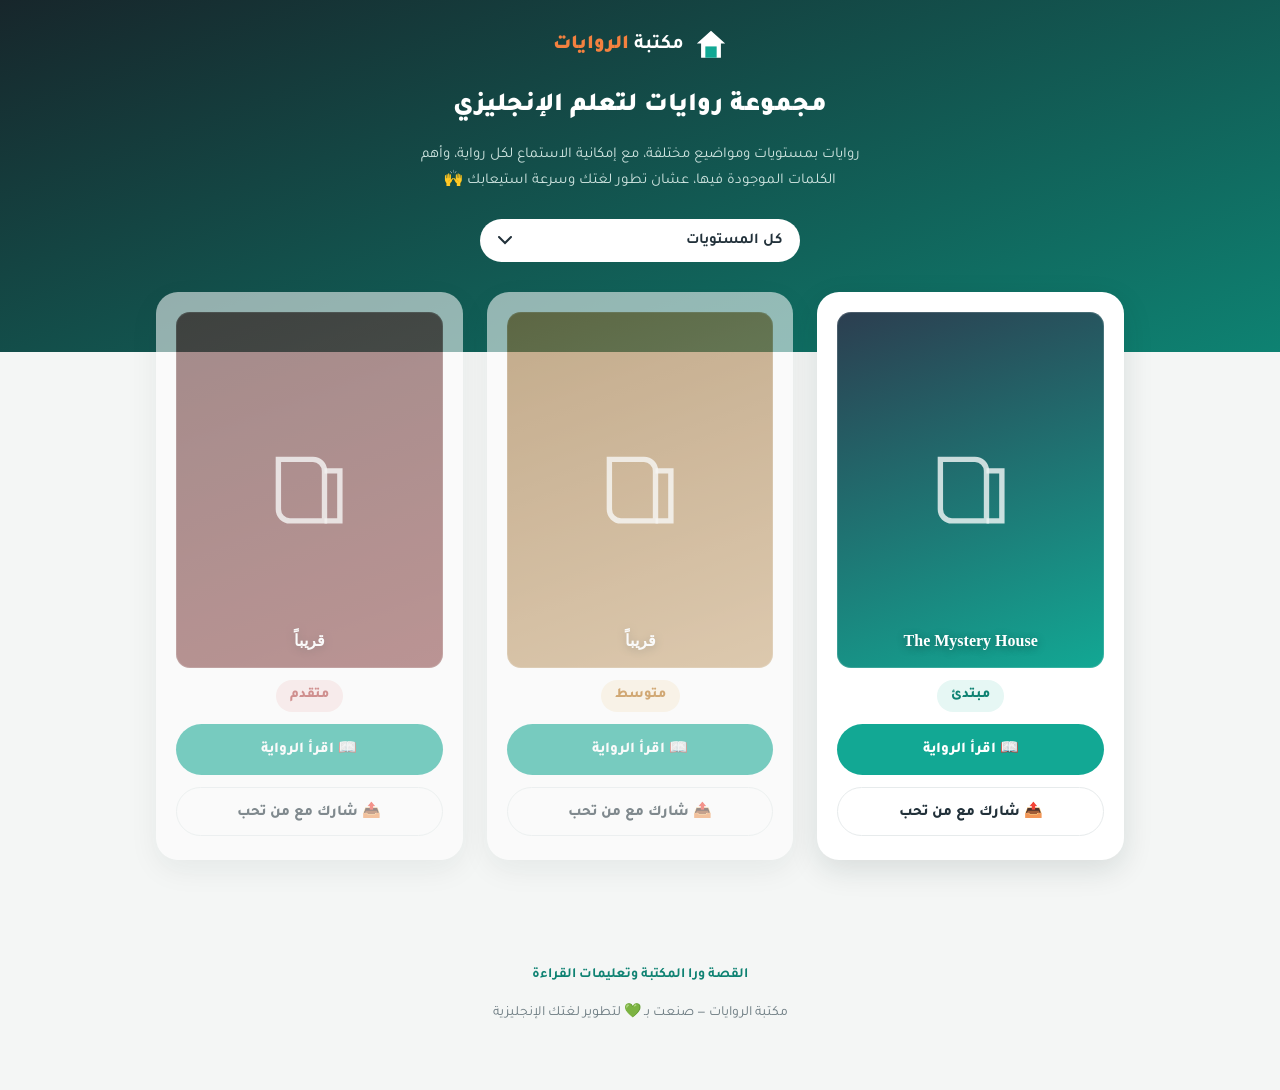
==== index.html @ cdded7ce "Add English-learning reading library site Homepage with level filter and book cards, an about page e" ====
<!DOCTYPE html>
<html lang="ar" dir="rtl">
<head>
<meta charset="UTF-8">
<meta name="viewport" content="width=device-width, initial-scale=1.0">
<title>مكتبة الروايات | تعلم الإنجليزي بالقراءة</title>
<meta name="description" content="مجموعة روايات بمستويات مختلفة تساعدك تطور لغتك الإنجليزية عن طريق القراءة، مع أهم الكلمات لكل رواية.">
<link rel="preconnect" href="https://fonts.googleapis.com">
<link href="https://fonts.googleapis.com/css2?family=Tajawal:wght@400;500;700;900&display=swap" rel="stylesheet">
<link rel="stylesheet" href="css/style.css">
</head>
<body>

<header class="hero">
  <div class="hero-inner">
    <div class="brand">
      <svg viewBox="0 0 48 48" fill="none" xmlns="http://www.w3.org/2000/svg">
        <path d="M24 4L44 22H38V42H10V22H4L24 4Z" fill="#fff"/>
        <rect x="16" y="26" width="16" height="16" fill="#12a894"/>
      </svg>
      <span class="brand-name">مكتبة <strong>الروايات</strong></span>
    </div>
    <h1>مجموعة روايات لتعلم الإنجليزي</h1>
    <p class="subtitle">روايات بمستويات ومواضيع مختلفة، مع إمكانية الاستماع لكل رواية، وأهم الكلمات الموجودة فيها، عشان تطور لغتك وسرعة استيعابك 🙌</p>
    <div class="level-filter">
      <select id="levelSelect" aria-label="اختر مستوى">
        <option value="all">كل المستويات</option>
        <option value="beginner">مبتدئ</option>
        <option value="intermediate">متوسط</option>
        <option value="advanced">متقدم</option>
      </select>
    </div>
  </div>
</header>

<main class="library">
  <div class="book-grid" id="bookGrid"></div>
</main>

<footer class="site-footer">
  <p><a href="about.html">القصة ورا المكتبة وتعليمات القراءة</a></p>
  <p>مكتبة الروايات &mdash; صنعت بـ 💚 لتطوير لغتك الإنجليزية</p>
</footer>

<script src="js/main.js"></script>
</body>
</html>
---- css/style.css ----
:root {
  --teal: #12a894;
  --teal-dark: #0e8272;
  --teal-light: #e6f7f4;
  --orange: #f4813f;
  --navy-dark: #17262b;
  --navy-darker: #101c20;
  --text-dark: #22313a;
  --text-muted: #6b7a80;
  --card-bg: #ffffff;
  --border: #e7ebec;
  --radius-lg: 22px;
  --radius-md: 14px;
  --shadow: 0 10px 30px rgba(16, 40, 45, 0.12);
}

* {
  box-sizing: border-box;
}

html, body {
  margin: 0;
  padding: 0;
}

body {
  font-family: 'Tajawal', -apple-system, BlinkMacSystemFont, sans-serif;
  background: #f4f6f5;
  color: var(--text-dark);
  line-height: 1.7;
}

a {
  text-decoration: none;
  color: inherit;
}

img {
  max-width: 100%;
  display: block;
}

/* ---------- Header / Hero ---------- */
.hero {
  background: linear-gradient(160deg, var(--navy-dark) 0%, var(--teal-dark) 100%);
  padding: 28px 20px 90px;
  color: #fff;
  text-align: center;
}

.hero-inner {
  max-width: 640px;
  margin: 0 auto;
}

.brand {
  display: flex;
  align-items: center;
  justify-content: center;
  gap: 10px;
  margin-bottom: 22px;
}

.brand svg {
  width: 34px;
  height: 34px;
}

.brand-name {
  font-size: 20px;
  font-weight: 700;
}

.brand-name strong {
  color: var(--orange);
  font-weight: 900;
}

.hero h1 {
  font-size: 26px;
  font-weight: 900;
  margin: 0 0 14px;
}

.hero .subtitle {
  font-size: 15px;
  color: #cfe4e0;
  margin: 0 0 26px;
  max-width: 480px;
  margin-inline: auto;
}

.level-filter select {
  width: 100%;
  max-width: 320px;
  padding: 14px 18px;
  border-radius: 999px;
  border: none;
  font-family: inherit;
  font-size: 15px;
  font-weight: 700;
  color: var(--text-dark);
  background: #fff url("data:image/svg+xml,%3Csvg xmlns='http://www.w3.org/2000/svg' width='14' height='9'%3E%3Cpath d='M1 1l6 6 6-6' stroke='%2322313a' stroke-width='2' fill='none' fill-rule='evenodd' stroke-linecap='round'/%3E%3C/svg%3E") no-repeat left 18px center;
  appearance: none;
  cursor: pointer;
}

/* ---------- Library / Book grid ---------- */
.library {
  max-width: 1000px;
  margin: -60px auto 0;
  padding: 0 16px 60px;
}

.book-grid {
  display: grid;
  grid-template-columns: repeat(auto-fit, minmax(230px, 1fr));
  gap: 24px;
}

.book-card {
  background: var(--card-bg);
  border-radius: var(--radius-lg);
  box-shadow: var(--shadow);
  padding: 20px 20px 24px;
  text-align: center;
  display: flex;
  flex-direction: column;
  align-items: center;
  gap: 12px;
}

.book-cover {
  width: 100%;
  aspect-ratio: 3 / 4;
  border-radius: var(--radius-md);
  display: flex;
  align-items: center;
  justify-content: center;
  padding: 18px;
  position: relative;
  overflow: hidden;
  box-shadow: inset 0 0 0 1px rgba(255,255,255,0.15);
}

.book-cover .cover-icon {
  width: 40%;
  opacity: 0.9;
}

.book-cover-title {
  position: absolute;
  bottom: 14px;
  left: 14px;
  right: 14px;
  font-family: Georgia, 'Times New Roman', serif;
  font-weight: 700;
  font-size: 16px;
  color: #fff;
  text-shadow: 0 2px 8px rgba(0,0,0,0.35);
}

.level-badge {
  font-weight: 800;
  font-size: 14px;
  padding: 4px 14px;
  border-radius: 999px;
}

.level-badge.beginner { color: var(--teal-dark); background: var(--teal-light); }
.level-badge.intermediate { color: #b56a0c; background: #fdf0dd; }
.level-badge.advanced { color: #b23b3b; background: #fbe3e3; }

.btn {
  display: inline-flex;
  align-items: center;
  justify-content: center;
  gap: 8px;
  width: 100%;
  padding: 13px 18px;
  border-radius: 999px;
  font-weight: 800;
  font-size: 15px;
  border: none;
  cursor: pointer;
  font-family: inherit;
}

.btn-primary {
  background: var(--teal);
  color: #fff;
}
.btn-primary:hover { background: var(--teal-dark); }

.btn-outline {
  background: #fff;
  color: var(--text-dark);
  border: 1px solid var(--border);
}
.btn-outline:hover { background: #f7f9f9; }

.book-card.coming-soon {
  opacity: 0.55;
}
.book-card.coming-soon .book-cover {
  filter: grayscale(0.4);
}

/* ---------- Footer ---------- */
.site-footer {
  text-align: center;
  padding: 30px 20px 50px;
  color: var(--text-muted);
  font-size: 14px;
}
.site-footer a { color: var(--teal-dark); font-weight: 700; }

/* ---------- About page ---------- */
.page-simple {
  max-width: 680px;
  margin: 0 auto;
  padding: 40px 20px 60px;
}
.page-simple h1 {
  font-size: 24px;
  color: var(--orange);
  text-align: center;
}
.page-simple h2 {
  font-size: 19px;
  margin-top: 34px;
}
.page-simple .checklist {
  list-style: none;
  padding: 0;
  margin: 16px 0;
}
.page-simple .checklist li {
  display: flex;
  gap: 10px;
  align-items: flex-start;
  padding: 10px 0;
  border-bottom: 1px dashed var(--border);
}
.page-simple .checklist li::before {
  content: "✔";
  color: var(--teal);
  font-weight: 900;
  flex-shrink: 0;
}
.back-link {
  display: inline-block;
  margin-bottom: 20px;
  color: var(--teal-dark);
  font-weight: 700;
}

/* ---------- Reader ---------- */
.reader-topbar {
  background: var(--navy-dark);
  color: #fff;
  padding: 14px 18px;
  display: flex;
  align-items: center;
  gap: 14px;
  position: sticky;
  top: 0;
  z-index: 10;
}
.reader-topbar a.grid-btn {
  font-size: 20px;
  line-height: 1;
}
.reader-topbar .reader-title {
  font-weight: 800;
  font-size: 16px;
  flex: 1;
  text-align: center;
}

.reader-stage {
  min-height: calc(100vh - 56px);
  background: linear-gradient(180deg, #e9edec, #dfe4e3);
  display: flex;
  align-items: center;
  justify-content: center;
  padding: 30px 14px 50px;
  position: relative;
}

.nav-arrow {
  position: absolute;
  top: 50%;
  transform: translateY(-50%);
  width: 44px;
  height: 44px;
  border-radius: 50%;
  background: rgba(255,255,255,0.9);
  border: none;
  box-shadow: 0 4px 14px rgba(0,0,0,0.15);
  font-size: 20px;
  color: var(--text-dark);
  cursor: pointer;
  display: flex;
  align-items: center;
  justify-content: center;
  z-index: 5;
}
.nav-arrow.prev { right: 8px; }
.nav-arrow.next { left: 8px; }
.nav-arrow:disabled { opacity: 0.3; cursor: default; }

.slide-card {
  background: var(--card-bg);
  border-radius: var(--radius-lg);
  box-shadow: var(--shadow);
  width: min(560px, 92vw);
  max-height: 78vh;
  overflow-y: auto;
  padding: 26px 22px 30px;
}

.slide-card h2.chapter-title {
  text-align: center;
  font-size: 19px;
  margin: 0 0 18px;
}

.chapter-image {
  width: 100%;
  aspect-ratio: 16/10;
  border-radius: var(--radius-md);
  margin-bottom: 18px;
  overflow: hidden;
}

.chapter-text p {
  font-size: 16px;
  color: #333;
  margin: 0 0 14px;
}

.listen-btn {
  position: absolute;
  bottom: 14px;
  left: 14px;
  width: 40px;
  height: 40px;
  border-radius: 50%;
  border: none;
  background: var(--teal);
  color: #fff;
  font-size: 17px;
  cursor: pointer;
  box-shadow: 0 4px 12px rgba(0,0,0,0.2);
}

.vocab-title {
  text-align: center;
  font-weight: 900;
  font-size: 19px;
  margin-bottom: 18px;
}

table.vocab-table {
  width: 100%;
  border-collapse: collapse;
  font-size: 15px;
}
table.vocab-table td {
  padding: 12px 10px;
  border-bottom: 1px solid var(--border);
}
table.vocab-table tr:nth-child(odd) {
  background: #fafbfb;
}
table.vocab-table td:first-child {
  font-family: Georgia, serif;
  color: var(--text-dark);
}
table.vocab-table td:last-child {
  text-align: left;
  color: var(--teal-dark);
  font-weight: 700;
}

.intro-slide h2 { color: var(--orange); text-align:center; margin-top: 0;}
.intro-slide h3 { font-size: 17px; margin-top: 24px; }
.signature {
  text-align: center;
  margin-top: 26px;
  color: var(--teal-dark);
  font-weight: 800;
}

.progress-dots {
  display: flex;
  justify-content: center;
  gap: 6px;
  margin-top: 16px;
}
.progress-dots span {
  width: 7px;
  height: 7px;
  border-radius: 50%;
  background: #c7d0cf;
}
.progress-dots span.active {
  background: var(--teal);
  width: 18px;
  border-radius: 4px;
}

@media (max-width: 480px) {
  .hero h1 { font-size: 22px; }
  .slide-card { padding: 20px 16px 24px; }
}
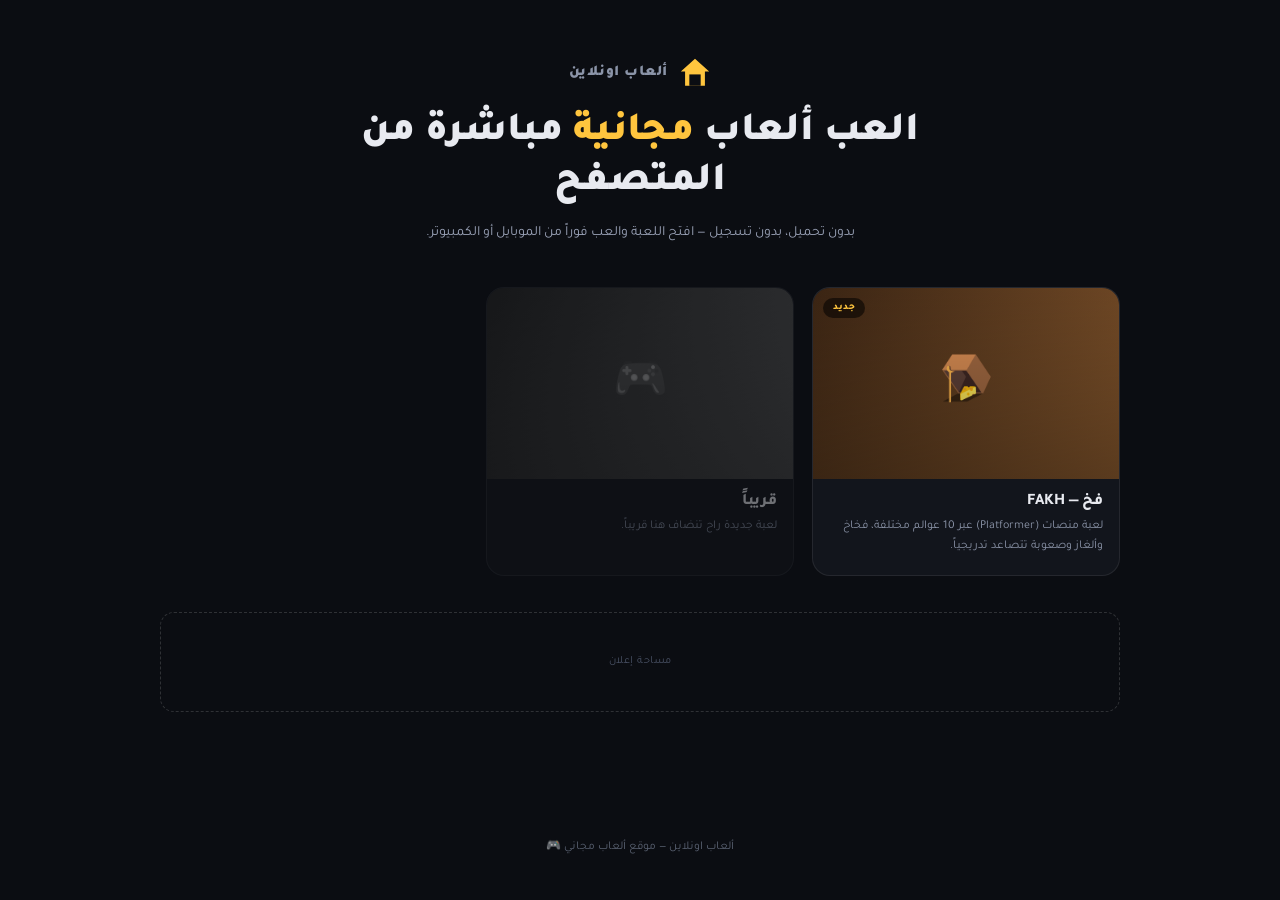
==== commit 467fa01b: "Replace novels library site with games hub Removes the old 'مكتبة الروايات' site (index, about, book" ====
--- a/index.html
+++ b/index.html
@@ -3,45 +3,91 @@
 <head>
 <meta charset="UTF-8">
 <meta name="viewport" content="width=device-width, initial-scale=1.0">
-<title>مكتبة الروايات | تعلم الإنجليزي بالقراءة</title>
-<meta name="description" content="مجموعة روايات بمستويات مختلفة تساعدك تطور لغتك الإنجليزية عن طريق القراءة، مع أهم الكلمات لكل رواية.">
+<title>ألعاب مجانية اونلاين</title>
+<meta name="description" content="العب ألعاب مجانية مباشرة من المتصفح بدون تحميل — تشتغل على الموبايل والكمبيوتر.">
 <link rel="preconnect" href="https://fonts.googleapis.com">
 <link href="https://fonts.googleapis.com/css2?family=Tajawal:wght@400;500;700;900&display=swap" rel="stylesheet">
-<link rel="stylesheet" href="css/style.css">
+<style>
+  *{margin:0;padding:0;box-sizing:border-box}
+  html,body{background:#0B0D12;color:#E8EAF0;font-family:'Tajawal',system-ui,sans-serif;min-height:100%}
+  body{padding:0 16px}
+
+  header.hero{padding:56px 0 40px;text-align:center;max-width:720px;margin:0 auto}
+  .brand{display:flex;align-items:center;justify-content:center;gap:10px;margin-bottom:18px}
+  .brand svg{width:34px;height:34px}
+  .brand-name{font-size:15px;font-weight:900;letter-spacing:.5px;color:#8B94A8}
+  h1{font-size:clamp(26px,6vw,40px);font-weight:900;line-height:1.25;margin-bottom:12px}
+  h1 em{font-style:normal;color:#FFC53E}
+  .subtitle{font-size:14px;line-height:1.9;color:#9BA3B8;max-width:520px;margin:0 auto}
+
+  main{max-width:960px;margin:0 auto;padding-bottom:60px}
+  .grid{display:grid;grid-template-columns:repeat(auto-fill,minmax(230px,1fr));gap:18px}
+
+  .card{background:#12151C;border:1px solid rgba(255,255,255,.08);border-radius:18px;overflow:hidden;
+    display:flex;flex-direction:column;text-decoration:none;color:inherit;transition:.15s;position:relative}
+  .card:hover, .card:active{transform:translateY(-3px);border-color:rgba(255,255,255,.18)}
+  .card .thumb{aspect-ratio:16/10;display:flex;align-items:center;justify-content:center;
+    font-size:44px;position:relative;overflow:hidden}
+  .card .thumb::after{content:'';position:absolute;inset:0;
+    background:linear-gradient(180deg,rgba(0,0,0,0),rgba(0,0,0,.35))}
+  .card .body{padding:14px 16px 18px}
+  .card .nm{font-size:16px;font-weight:800;margin-bottom:4px}
+  .card .desc{font-size:12px;color:#8B94A8;line-height:1.7}
+  .card .tag{position:absolute;top:10px;left:10px;background:rgba(0,0,0,.55);backdrop-filter:blur(4px);
+    font-size:10px;font-weight:800;letter-spacing:.5px;padding:4px 10px;border-radius:20px;color:#FFC53E;z-index:1}
+
+  .card.soon{opacity:.45;pointer-events:none}
+  .card.soon .thumb{filter:grayscale(1)}
+
+  .adslot{margin:36px auto;max-width:960px;min-height:100px;border:1px dashed rgba(255,255,255,.15);
+    border-radius:14px;display:flex;align-items:center;justify-content:center;
+    font-size:11px;color:#4A5266;letter-spacing:.5px}
+
+  footer{text-align:center;padding:30px 0 40px;font-size:12px;color:#5A6272}
+  footer a{color:#8B94A8}
+</style>
 </head>
 <body>
 
 <header class="hero">
-  <div class="hero-inner">
-    <div class="brand">
-      <svg viewBox="0 0 48 48" fill="none" xmlns="http://www.w3.org/2000/svg">
-        <path d="M24 4L44 22H38V42H10V22H4L24 4Z" fill="#fff"/>
-        <rect x="16" y="26" width="16" height="16" fill="#12a894"/>
-      </svg>
-      <span class="brand-name">مكتبة <strong>الروايات</strong></span>
-    </div>
-    <h1>مجموعة روايات لتعلم الإنجليزي</h1>
-    <p class="subtitle">روايات بمستويات ومواضيع مختلفة، مع إمكانية الاستماع لكل رواية، وأهم الكلمات الموجودة فيها، عشان تطور لغتك وسرعة استيعابك 🙌</p>
-    <div class="level-filter">
-      <select id="levelSelect" aria-label="اختر مستوى">
-        <option value="all">كل المستويات</option>
-        <option value="beginner">مبتدئ</option>
-        <option value="intermediate">متوسط</option>
-        <option value="advanced">متقدم</option>
-      </select>
+  <div class="brand">
+    <svg viewBox="0 0 48 48" fill="none" xmlns="http://www.w3.org/2000/svg">
+      <path d="M24 4L44 22H38V42H10V22H4L24 4Z" fill="#FFC53E"/>
+      <rect x="16" y="26" width="16" height="16" fill="#0B0D12"/>
+    </svg>
+    <span class="brand-name">ألعاب اونلاين</span>
+  </div>
+  <h1>العب ألعاب <em>مجانية</em> مباشرة من المتصفح</h1>
+  <p class="subtitle">بدون تحميل، بدون تسجيل — افتح اللعبة والعب فوراً من الموبايل أو الكمبيوتر.</p>
+</header>
+
+<main>
+  <div class="grid" id="gameGrid">
+    <a class="card" href="fakh/">
+      <span class="tag">جديد</span>
+      <div class="thumb" style="background:linear-gradient(135deg,#3A2413,#8A5A2E)">🪤</div>
+      <div class="body">
+        <div class="nm">فخ — FAKH</div>
+        <div class="desc">لعبة منصات (Platformer) عبر 10 عوالم مختلفة، فخاخ وألغاز وصعوبة تتصاعد تدريجياً.</div>
+      </div>
+    </a>
+
+    <div class="card soon">
+      <div class="thumb" style="background:linear-gradient(135deg,#1B2540,#4E6FA8)">🎮</div>
+      <div class="body">
+        <div class="nm">قريباً</div>
+        <div class="desc">لعبة جديدة راح تنضاف هنا قريباً.</div>
+      </div>
     </div>
   </div>
-</header>
 
-<main class="library">
-  <div class="book-grid" id="bookGrid"></div>
+  <!-- مكان إعلان AdSense — يستبدل هذا الـdiv بكود الإعلان بعد الموافقة -->
+  <div class="adslot" id="ad-slot-1">مساحة إعلان</div>
 </main>
 
-<footer class="site-footer">
-  <p><a href="about.html">القصة ورا المكتبة وتعليمات القراءة</a></p>
-  <p>مكتبة الروايات &mdash; صنعت بـ 💚 لتطوير لغتك الإنجليزية</p>
+<footer>
+  <p>ألعاب اونلاين — موقع ألعاب مجاني 🎮</p>
 </footer>
 
-<script src="js/main.js"></script>
 </body>
 </html>
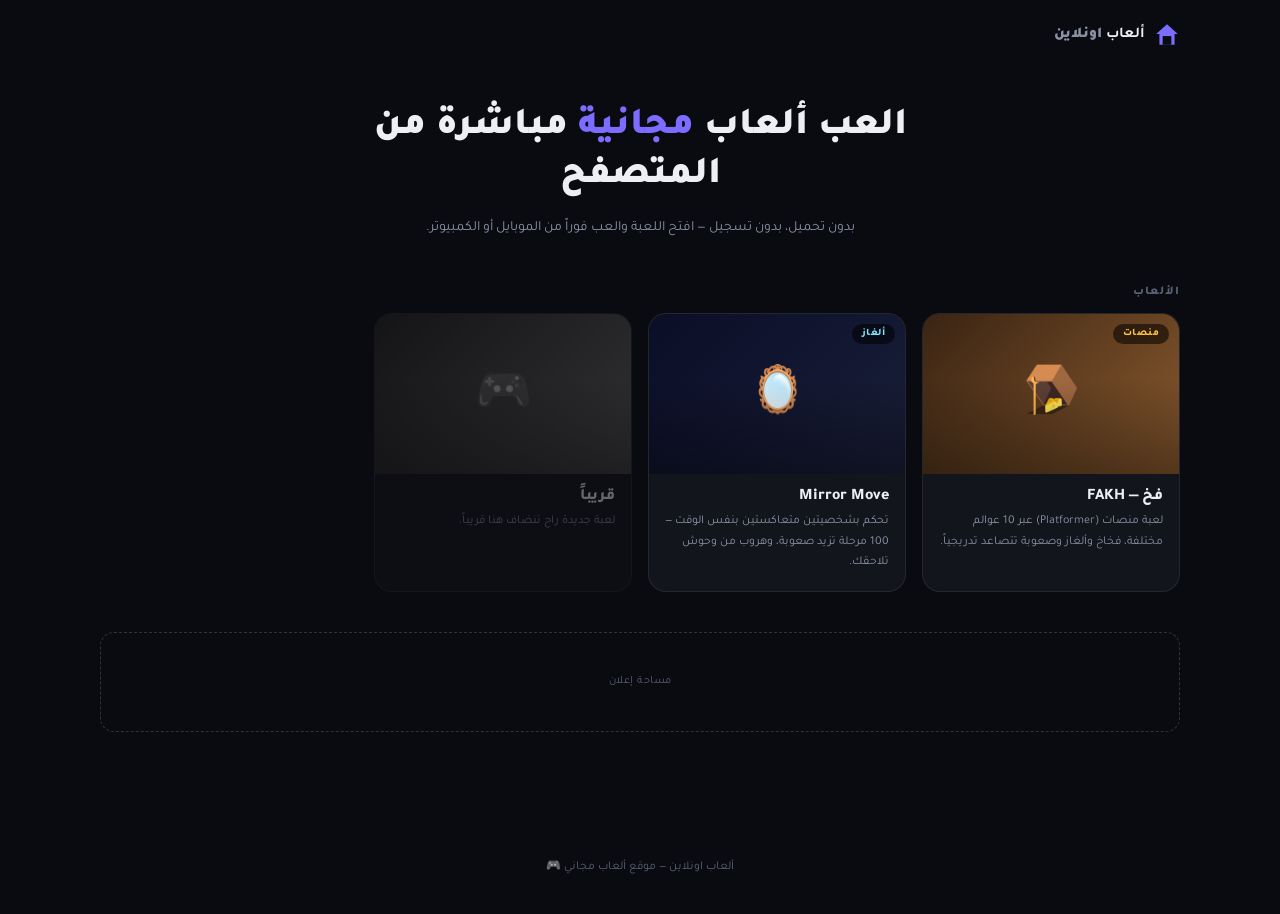
==== commit 1a74589f: "Add Mirror Move game, redesign hub with unified color system Adds a second game (Mirror Move — dual-" ====
--- a/index.html
+++ b/index.html
@@ -8,67 +8,96 @@
 <link rel="preconnect" href="https://fonts.googleapis.com">
 <link href="https://fonts.googleapis.com/css2?family=Tajawal:wght@400;500;700;900&display=swap" rel="stylesheet">
 <style>
+  :root{
+    --bg:#0A0B10; --surface:#13151C; --surface2:#1B1E28;
+    --line:rgba(255,255,255,.08); --line2:rgba(255,255,255,.16);
+    --text:#EDEFF5; --muted:#8B92A6; --muted2:#5B6178;
+    --accent:#7C6CFF; --accent-soft:rgba(124,108,255,.14);
+  }
   *{margin:0;padding:0;box-sizing:border-box}
-  html,body{background:#0B0D12;color:#E8EAF0;font-family:'Tajawal',system-ui,sans-serif;min-height:100%}
+  html,body{background:var(--bg);color:var(--text);font-family:'Tajawal',system-ui,sans-serif;min-height:100%}
   body{padding:0 16px}
+  a{color:inherit}
 
-  header.hero{padding:56px 0 40px;text-align:center;max-width:720px;margin:0 auto}
-  .brand{display:flex;align-items:center;justify-content:center;gap:10px;margin-bottom:18px}
-  .brand svg{width:34px;height:34px}
-  .brand-name{font-size:15px;font-weight:900;letter-spacing:.5px;color:#8B94A8}
-  h1{font-size:clamp(26px,6vw,40px);font-weight:900;line-height:1.25;margin-bottom:12px}
-  h1 em{font-style:normal;color:#FFC53E}
-  .subtitle{font-size:14px;line-height:1.9;color:#9BA3B8;max-width:520px;margin:0 auto}
+  nav{max-width:1080px;margin:0 auto;display:flex;align-items:center;justify-content:space-between;
+    padding:22px 0}
+  .brand{display:flex;align-items:center;gap:9px;font-weight:900;font-size:15px}
+  .brand svg{width:26px;height:26px}
+  .brand span{color:var(--muted)}
+  .brand b{color:var(--text)}
 
-  main{max-width:960px;margin:0 auto;padding-bottom:60px}
-  .grid{display:grid;grid-template-columns:repeat(auto-fill,minmax(230px,1fr));gap:18px}
+  header.hero{padding:34px 0 44px;text-align:center;max-width:640px;margin:0 auto}
+  h1{font-size:clamp(26px,6vw,38px);font-weight:900;line-height:1.3;margin-bottom:12px}
+  h1 em{font-style:normal;color:var(--accent)}
+  .subtitle{font-size:14px;line-height:1.9;color:var(--muted);max-width:480px;margin:0 auto}
 
-  .card{background:#12151C;border:1px solid rgba(255,255,255,.08);border-radius:18px;overflow:hidden;
-    display:flex;flex-direction:column;text-decoration:none;color:inherit;transition:.15s;position:relative}
-  .card:hover, .card:active{transform:translateY(-3px);border-color:rgba(255,255,255,.18)}
+  main{max-width:1080px;margin:0 auto;padding-bottom:60px}
+  .section-label{font-size:12px;font-weight:800;letter-spacing:1px;color:var(--muted2);
+    text-transform:uppercase;margin:0 0 14px 2px}
+
+  .grid{display:grid;grid-template-columns:repeat(auto-fill,minmax(240px,1fr));gap:16px;margin-bottom:40px}
+
+  .card{background:var(--surface);border:1px solid var(--line);border-radius:18px;overflow:hidden;
+    display:flex;flex-direction:column;text-decoration:none;color:inherit;transition:.18s ease;position:relative}
+  .card:hover, .card:active{transform:translateY(-3px);border-color:var(--line2);
+    box-shadow:0 12px 30px rgba(0,0,0,.35)}
   .card .thumb{aspect-ratio:16/10;display:flex;align-items:center;justify-content:center;
-    font-size:44px;position:relative;overflow:hidden}
+    font-size:46px;position:relative;overflow:hidden}
   .card .thumb::after{content:'';position:absolute;inset:0;
-    background:linear-gradient(180deg,rgba(0,0,0,0),rgba(0,0,0,.35))}
+    background:linear-gradient(180deg,rgba(0,0,0,0) 40%,rgba(0,0,0,.4))}
   .card .body{padding:14px 16px 18px}
   .card .nm{font-size:16px;font-weight:800;margin-bottom:4px}
-  .card .desc{font-size:12px;color:#8B94A8;line-height:1.7}
-  .card .tag{position:absolute;top:10px;left:10px;background:rgba(0,0,0,.55);backdrop-filter:blur(4px);
-    font-size:10px;font-weight:800;letter-spacing:.5px;padding:4px 10px;border-radius:20px;color:#FFC53E;z-index:1}
+  .card .desc{font-size:12px;color:var(--muted);line-height:1.7}
+  .card .tag{position:absolute;top:10px;right:10px;background:rgba(0,0,0,.55);backdrop-filter:blur(4px);
+    font-size:10px;font-weight:800;letter-spacing:.5px;padding:4px 10px;border-radius:20px;z-index:1}
+  .tag.new{color:#FFC53E}
+  .tag.puzzle{color:#7FE7FF}
 
-  .card.soon{opacity:.45;pointer-events:none}
+  .card.soon{opacity:.4;pointer-events:none}
   .card.soon .thumb{filter:grayscale(1)}
 
-  .adslot{margin:36px auto;max-width:960px;min-height:100px;border:1px dashed rgba(255,255,255,.15);
+  .adslot{margin:8px auto 40px;max-width:1080px;min-height:100px;border:1px dashed var(--line2);
     border-radius:14px;display:flex;align-items:center;justify-content:center;
-    font-size:11px;color:#4A5266;letter-spacing:.5px}
+    font-size:11px;color:var(--muted2);letter-spacing:.5px}
 
-  footer{text-align:center;padding:30px 0 40px;font-size:12px;color:#5A6272}
-  footer a{color:#8B94A8}
+  footer{text-align:center;padding:26px 0 40px;font-size:12px;color:var(--muted2)}
 </style>
 </head>
 <body>
 
-<header class="hero">
+<nav>
   <div class="brand">
     <svg viewBox="0 0 48 48" fill="none" xmlns="http://www.w3.org/2000/svg">
-      <path d="M24 4L44 22H38V42H10V22H4L24 4Z" fill="#FFC53E"/>
-      <rect x="16" y="26" width="16" height="16" fill="#0B0D12"/>
+      <path d="M24 4L44 22H38V42H10V22H4L24 4Z" fill="#7C6CFF"/>
+      <rect x="16" y="26" width="16" height="16" fill="#0A0B10"/>
     </svg>
-    <span class="brand-name">ألعاب اونلاين</span>
+    <span><b>ألعاب</b> اونلاين</span>
   </div>
+</nav>
+
+<header class="hero">
   <h1>العب ألعاب <em>مجانية</em> مباشرة من المتصفح</h1>
   <p class="subtitle">بدون تحميل، بدون تسجيل — افتح اللعبة والعب فوراً من الموبايل أو الكمبيوتر.</p>
 </header>
 
 <main>
+  <div class="section-label">الألعاب</div>
   <div class="grid" id="gameGrid">
     <a class="card" href="fakh/">
-      <span class="tag">جديد</span>
+      <span class="tag new">منصات</span>
       <div class="thumb" style="background:linear-gradient(135deg,#3A2413,#8A5A2E)">🪤</div>
       <div class="body">
         <div class="nm">فخ — FAKH</div>
         <div class="desc">لعبة منصات (Platformer) عبر 10 عوالم مختلفة، فخاخ وألغاز وصعوبة تتصاعد تدريجياً.</div>
+      </div>
+    </a>
+
+    <a class="card" href="mirror-move/">
+      <span class="tag puzzle">ألغاز</span>
+      <div class="thumb" style="background:linear-gradient(135deg,#0a0e27,#1a1f3a)">🪞</div>
+      <div class="body">
+        <div class="nm">Mirror Move</div>
+        <div class="desc">تحكم بشخصيتين متعاكستين بنفس الوقت — 100 مرحلة تزيد صعوبة، وهروب من وحوش تلاحقك.</div>
       </div>
     </a>
 
